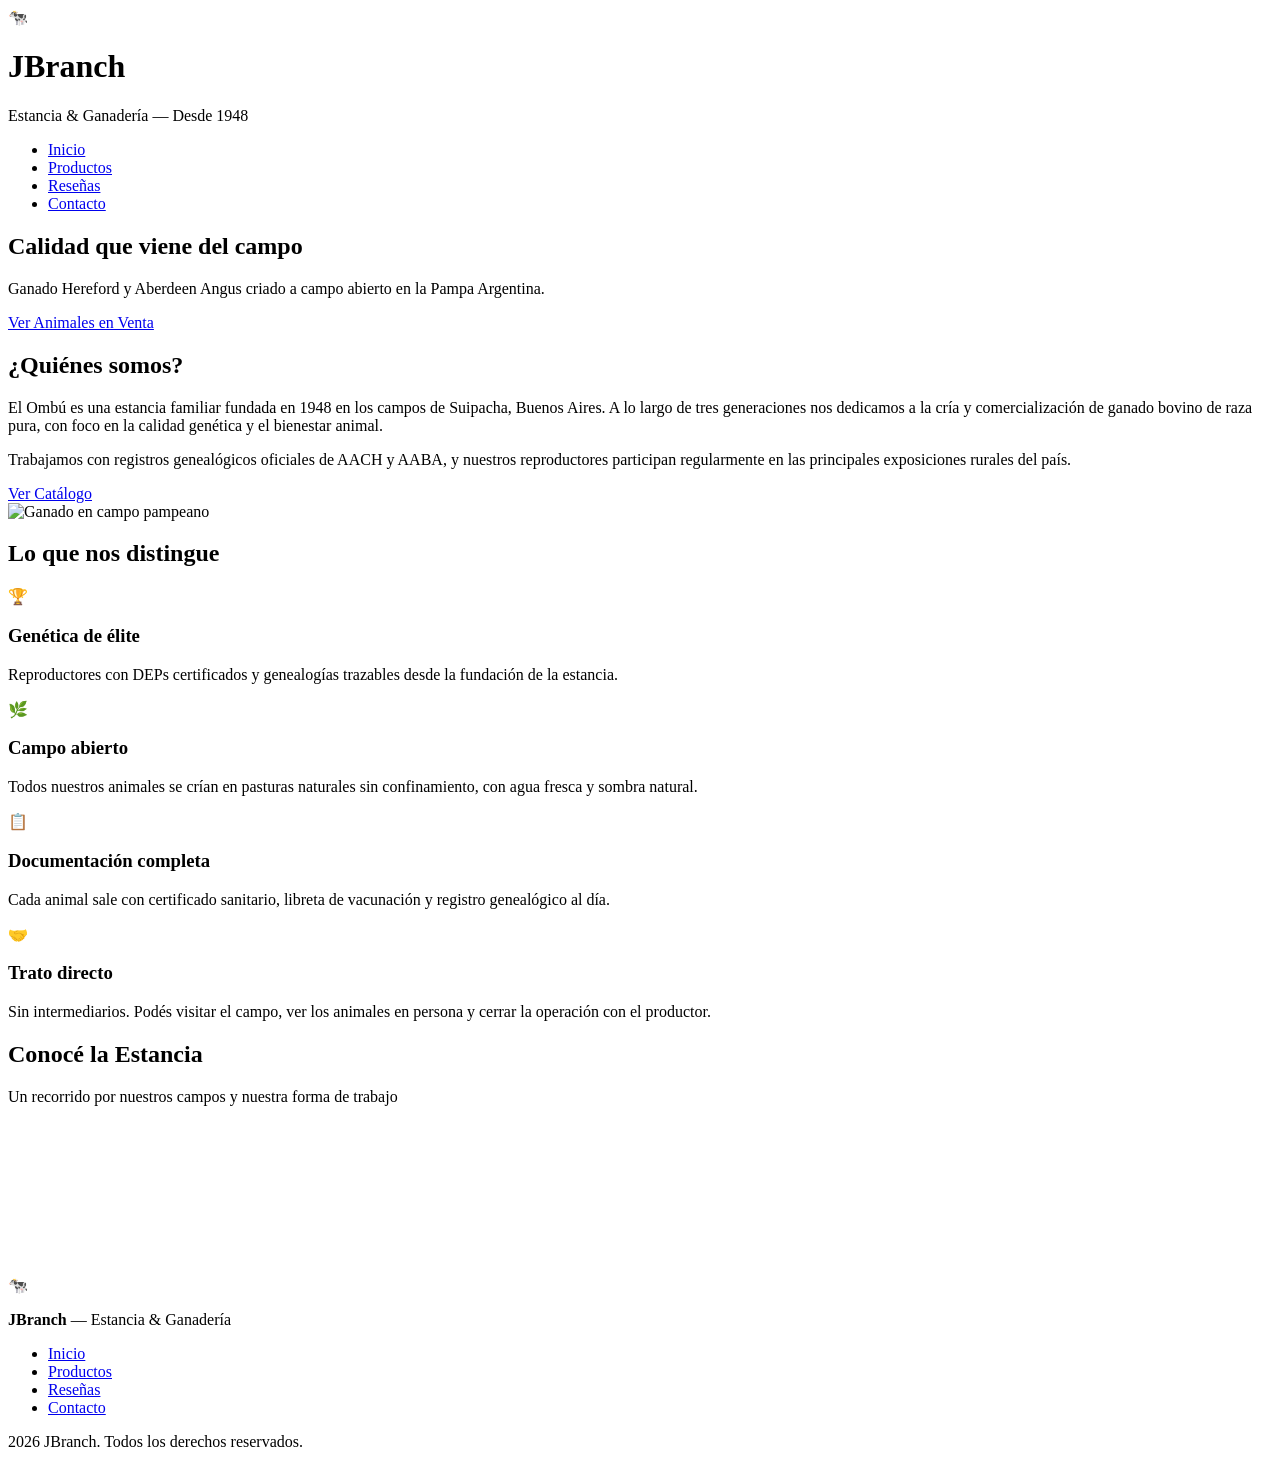
==== index.html @ 963867c9 "Create index.html" ====
<!DOCTYPE html>
<html lang="es">
<head>
  <meta charset="UTF-8">
  <meta http-equiv="X-UA-Compatible" content="IE=edge">
  <meta name="viewport" content="width=device-width, initial-scale=1.0">
  <title>JBranch — Estancia & Ganadería</title>
  <link rel="stylesheet" href="css/base.css">
  <link rel="stylesheet" href="css/secciones.css">
  <link href="https://fonts.googleapis.com/css2?family=Playfair+Display:wght@400;700;900&family=Lato:wght@300;400;700&display=swap" rel="stylesheet">
</head>

<body>

  <header>
    <div class="header-izq">
      <span class="logo-emoji">🐄</span>
      <div class="logo-text">
        <h1>JBranch</h1>
        <p class="tagline">Estancia & Ganadería — Desde 1948</p>
      </div>
    </div>
    <nav>
      <ul>
        <li><a href="index.html">Inicio</a></li>
        <li><a href="productos.html">Productos</a></li>
        <li><a href="reseñas.html">Reseñas</a></li>
        <li><a href="contacto.html">Contacto</a></li>
      </ul>
    </nav>
  </header>

  <main>

    <section class="hero">
      <div class="hero-overlay">
        <h2>Calidad que viene del campo</h2>
        <p>Ganado Hereford y Aberdeen Angus criado a campo abierto en la Pampa Argentina.</p>
        <a href="productos.html" class="btn-hero">Ver Animales en Venta</a>
      </div>
    </section>

    <section class="bienvenida">
      <div class="bienvenida-content">
        <div class="bienvenida-texto">
          <h2>¿Quiénes somos?</h2>
          <p>El Ombú es una estancia familiar fundada en 1948 en los campos de Suipacha, Buenos Aires. A lo largo de tres generaciones nos dedicamos a la cría y comercialización de ganado bovino de raza pura, con foco en la calidad genética y el bienestar animal.</p>
          <p>Trabajamos con registros genealógicos oficiales de AACH y AABA, y nuestros reproductores participan regularmente en las principales exposiciones rurales del país.</p>
          <a href="productos.html" class="btn-secundario">Ver Catálogo</a>
        </div>
        <div class="bienvenida-img">
          <img src="https://upload.wikimedia.org/wikipedia/commons/thumb/5/55/Angus_cattle_and_summer_sky.jpg/640px-Angus_cattle_and_summer_sky.jpg" alt="Ganado en campo pampeano">
        </div>
      </div>
    </section>

    <section class="destacados">
      <h2>Lo que nos distingue</h2>
      <div class="destacados-grid">

        <div class="destaque">
          <span class="destaque-icon">🏆</span>
          <h3>Genética de élite</h3>
          <p>Reproductores con DEPs certificados y genealogías trazables desde la fundación de la estancia.</p>
        </div>

        <div class="destaque">
          <span class="destaque-icon">🌿</span>
          <h3>Campo abierto</h3>
          <p>Todos nuestros animales se crían en pasturas naturales sin confinamiento, con agua fresca y sombra natural.</p>
        </div>

        <div class="destaque">
          <span class="destaque-icon">📋</span>
          <h3>Documentación completa</h3>
          <p>Cada animal sale con certificado sanitario, libreta de vacunación y registro genealógico al día.</p>
        </div>

        <div class="destaque">
          <span class="destaque-icon">🤝</span>
          <h3>Trato directo</h3>
          <p>Sin intermediarios. Podés visitar el campo, ver los animales en persona y cerrar la operación con el productor.</p>
        </div>
      </div>
    </section>

    <section class="seccion-video">
      <h2>Conocé la Estancia</h2>
      <p class="subtitulo">Un recorrido por nuestros campos y nuestra forma de trabajo</p>
      <div class="video-wrap">
        <iframe
          src="https://www.youtube.com/embed/dNRvjFqXnB0"
          title="El Ombú — Estancia y Ganadería"
          frameborder="0"
          allow="accelerometer; autoplay; clipboard-write; encrypted-media; gyroscope; picture-in-picture"
          allowfullscreen>
        </iframe>
      </div>
    </section>

  </main>

  <footer>
    <div class="footer-izq">
      <span class="logo-emoji">🐄</span>
      <p><strong>JBranch</strong> — Estancia & Ganadería</p>
    </div>
    <nav class="footer-nav">
      <ul>
        <li><a href="index.html">Inicio</a></li>
        <li><a href="productos.html">Productos</a></li>
        <li><a href="reseñas.html">Reseñas</a></li>
        <li><a href="contacto.html">Contacto</a></li>
      </ul>
    </nav>
    <p class="footer-copy">2026 JBranch. Todos los derechos reservados.</p>
  </footer>

</body>
</html>
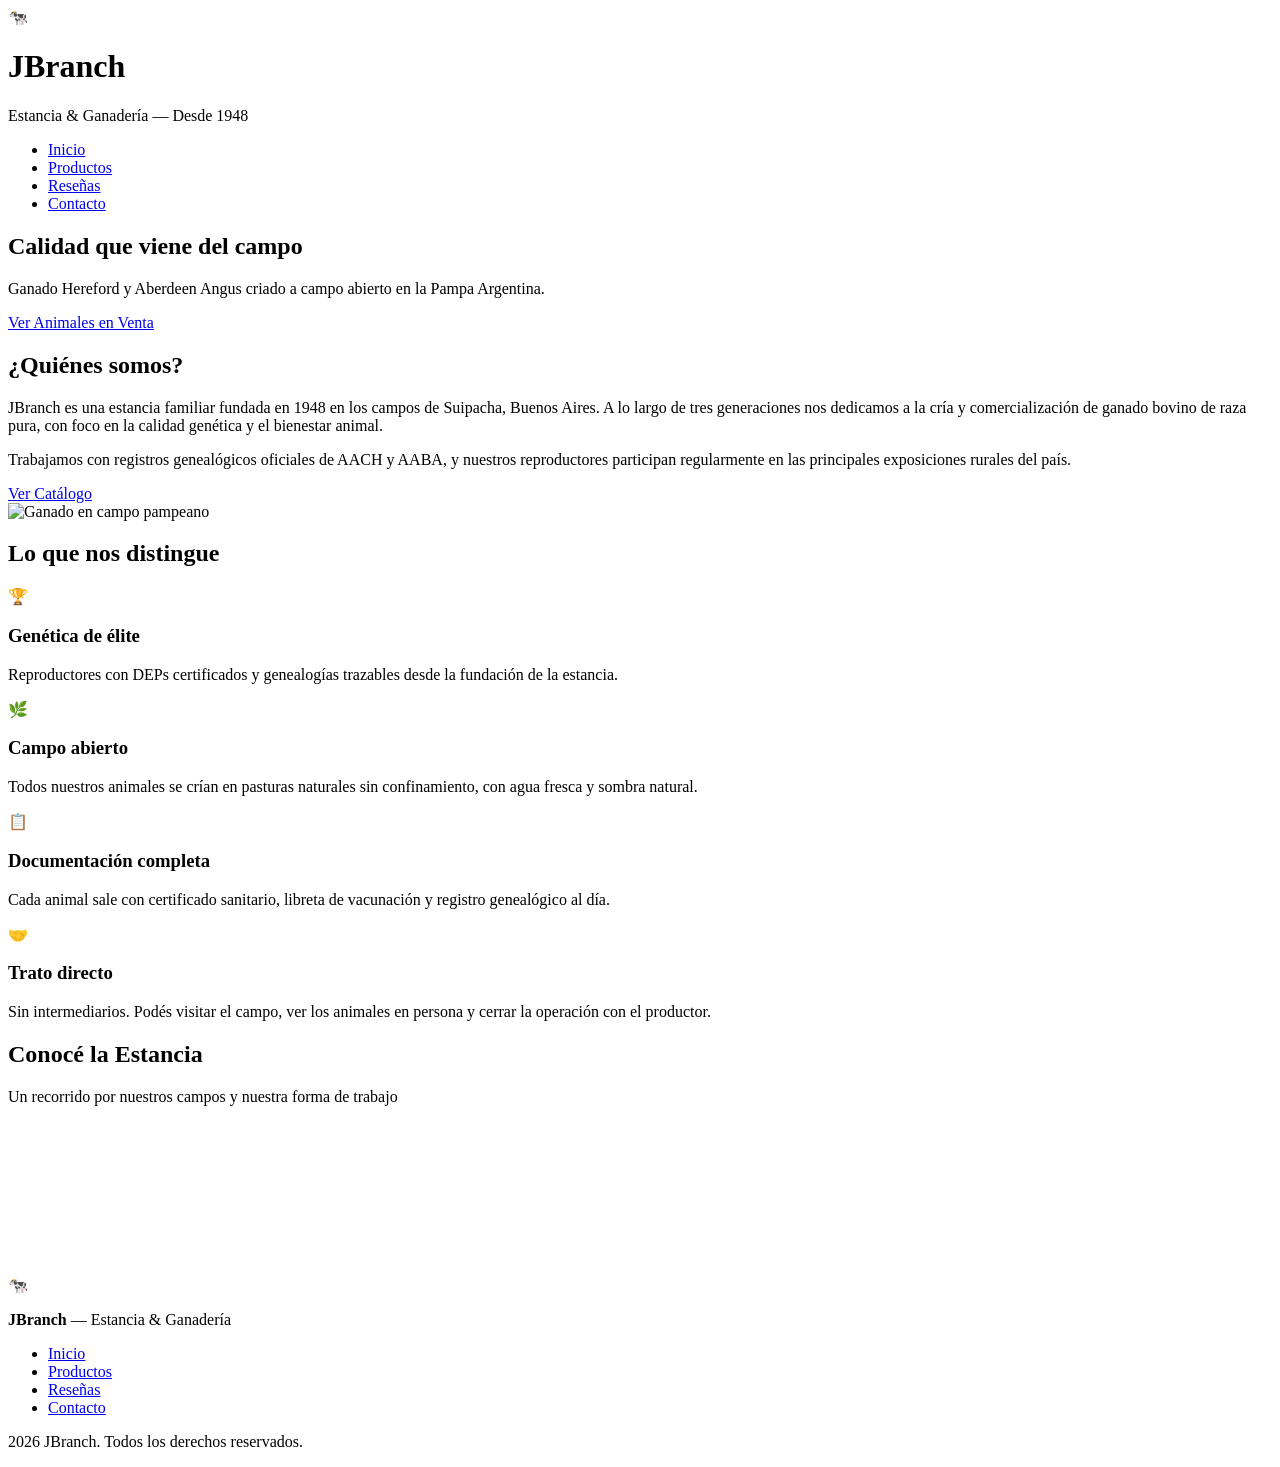
==== commit b881e9ff: "modified:   index.html 	deleted:    inicio.html" ====
--- a/index.html
+++ b/index.html
@@ -23,7 +23,7 @@
     <nav>
       <ul>
         <li><a href="index.html">Inicio</a></li>
-        <li><a href="productos.html">Productos</a></li>
+        <li><a href="products.html">Productos</a></li>
         <li><a href="reseñas.html">Reseñas</a></li>
         <li><a href="contacto.html">Contacto</a></li>
       </ul>
@@ -36,7 +36,7 @@
       <div class="hero-overlay">
         <h2>Calidad que viene del campo</h2>
         <p>Ganado Hereford y Aberdeen Angus criado a campo abierto en la Pampa Argentina.</p>
-        <a href="productos.html" class="btn-hero">Ver Animales en Venta</a>
+        <a href="products.html" class="btn-hero">Ver Animales en Venta</a>
       </div>
     </section>
 
@@ -44,9 +44,9 @@
       <div class="bienvenida-content">
         <div class="bienvenida-texto">
           <h2>¿Quiénes somos?</h2>
-          <p>El Ombú es una estancia familiar fundada en 1948 en los campos de Suipacha, Buenos Aires. A lo largo de tres generaciones nos dedicamos a la cría y comercialización de ganado bovino de raza pura, con foco en la calidad genética y el bienestar animal.</p>
+          <p>JBranch es una estancia familiar fundada en 1948 en los campos de Suipacha, Buenos Aires. A lo largo de tres generaciones nos dedicamos a la cría y comercialización de ganado bovino de raza pura, con foco en la calidad genética y el bienestar animal.</p>
           <p>Trabajamos con registros genealógicos oficiales de AACH y AABA, y nuestros reproductores participan regularmente en las principales exposiciones rurales del país.</p>
-          <a href="productos.html" class="btn-secundario">Ver Catálogo</a>
+          <a href="products.html" class="btn-secundario">Ver Catálogo</a>
         </div>
         <div class="bienvenida-img">
           <img src="https://upload.wikimedia.org/wikipedia/commons/thumb/5/55/Angus_cattle_and_summer_sky.jpg/640px-Angus_cattle_and_summer_sky.jpg" alt="Ganado en campo pampeano">
@@ -108,7 +108,7 @@
     <nav class="footer-nav">
       <ul>
         <li><a href="index.html">Inicio</a></li>
-        <li><a href="productos.html">Productos</a></li>
+        <li><a href="products.html">Productos</a></li>
         <li><a href="reseñas.html">Reseñas</a></li>
         <li><a href="contacto.html">Contacto</a></li>
       </ul>
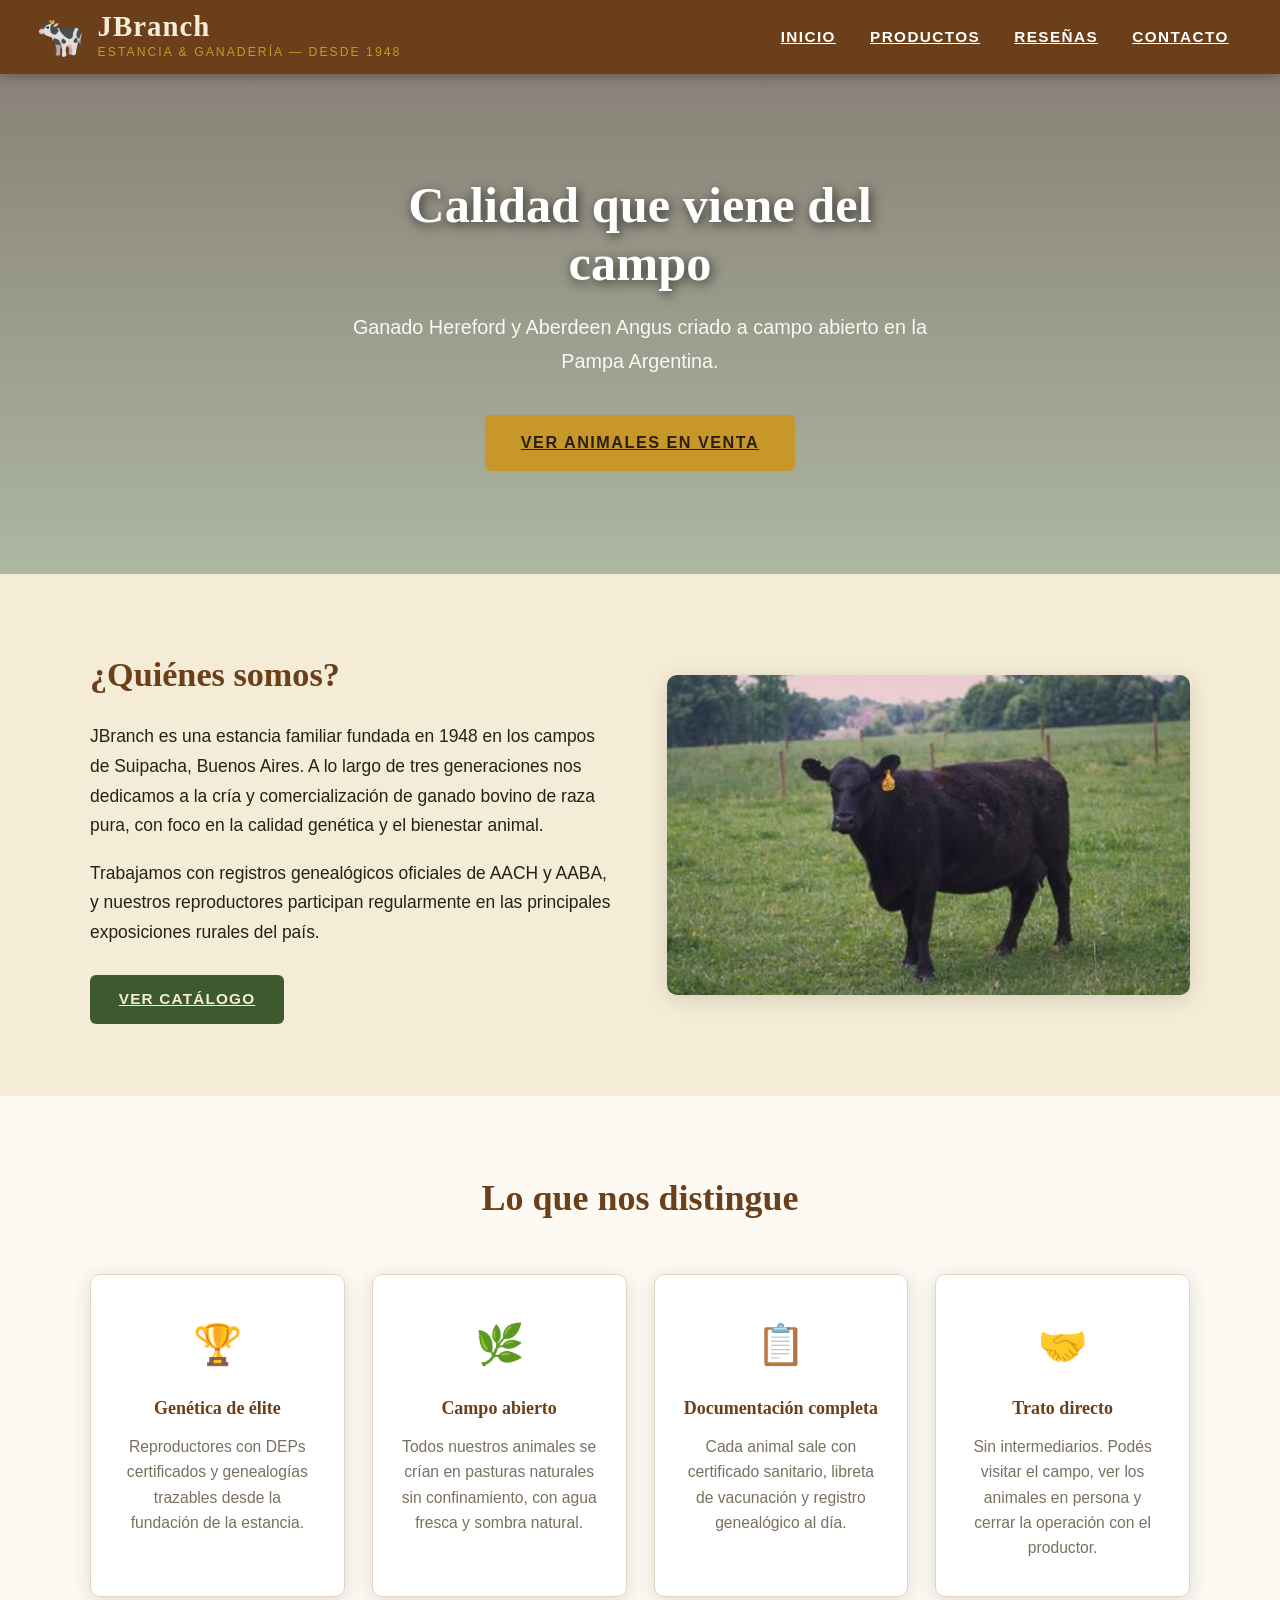
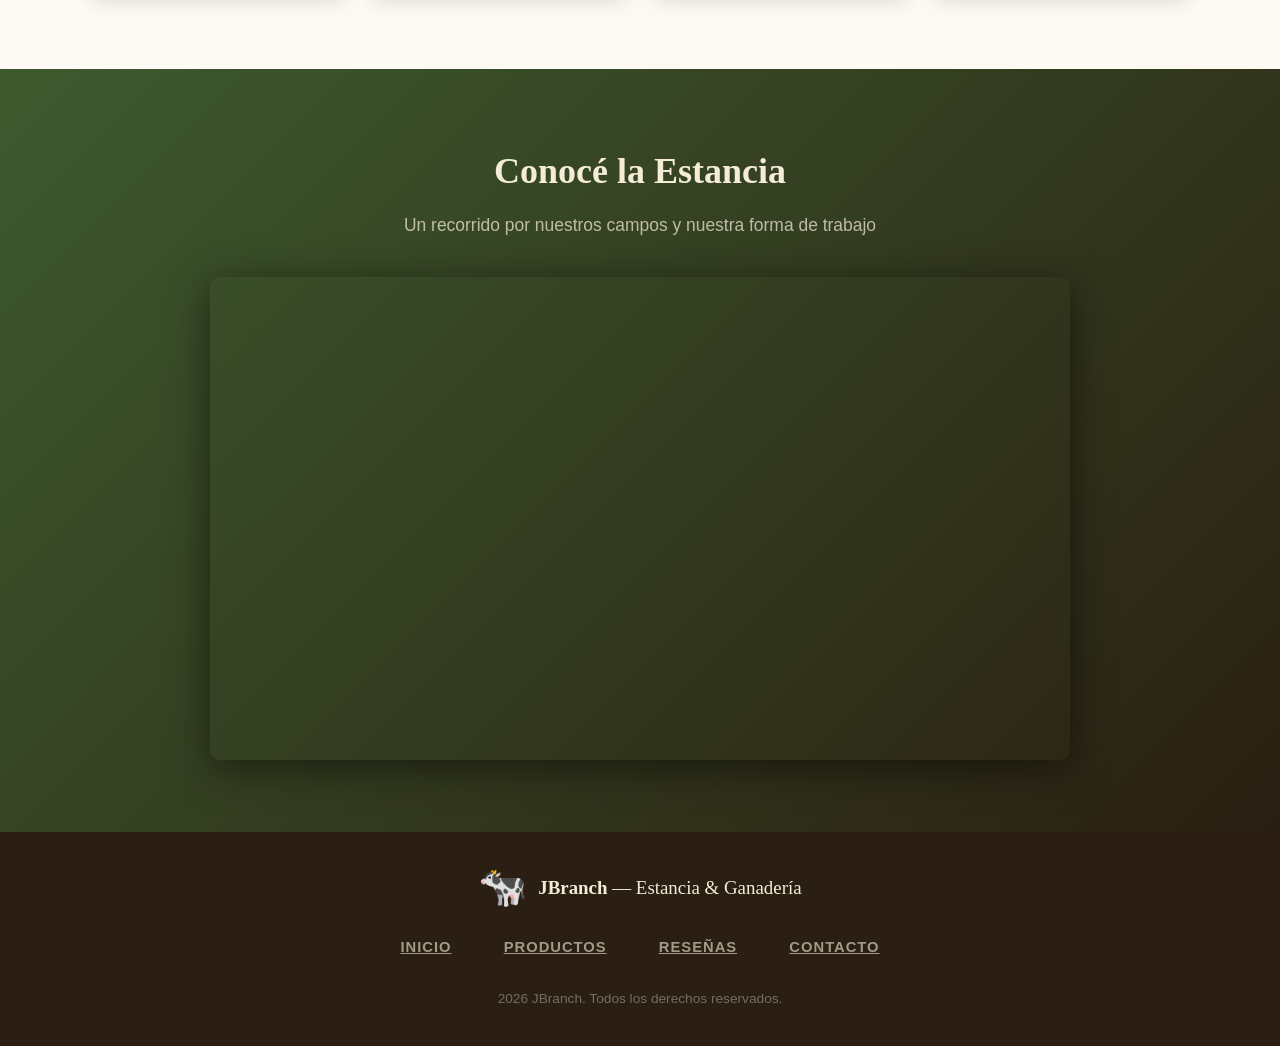
==== commit 8f2ceea2: "Agregado de imagen" ====
--- a/index.html
+++ b/index.html
@@ -49,7 +49,7 @@
           <a href="products.html" class="btn-secundario">Ver Catálogo</a>
         </div>
         <div class="bienvenida-img">
-          <img src="https://upload.wikimedia.org/wikipedia/commons/thumb/5/55/Angus_cattle_and_summer_sky.jpg/640px-Angus_cattle_and_summer_sky.jpg" alt="Ganado en campo pampeano">
+          <img src="images/Angus_cattle_10.jpg" alt="Ganado en campo pampeano">
         </div>
       </div>
     </section>
@@ -88,13 +88,7 @@
       <h2>Conocé la Estancia</h2>
       <p class="subtitulo">Un recorrido por nuestros campos y nuestra forma de trabajo</p>
       <div class="video-wrap">
-        <iframe
-          src="https://www.youtube.com/embed/dNRvjFqXnB0"
-          title="El Ombú — Estancia y Ganadería"
-          frameborder="0"
-          allow="accelerometer; autoplay; clipboard-write; encrypted-media; gyroscope; picture-in-picture"
-          allowfullscreen>
-        </iframe>
+        <iframe width="560" height="315" src="https://youtube.com" title="JBranch — Estancia y Ganadería" frameborder="0" allow="accelerometer; autoplay; clipboard-write; encrypted-media; gyroscope; picture-in-picture" allowfullscreen></iframe>
       </div>
     </section>
 
--- a/css/base.css
+++ b/css/base.css
@@ -0,0 +1,240 @@
+* {
+  margin: 0;
+  padding: 0;
+  box-sizing: border-box;
+}
+
+:root {
+  --tierra:    #6B3F1A;
+  --cuero:     #A0622A;
+  --dorado:    #C8972A;
+  --campo:     #3D5A2E;
+  --pasto:     #5C7A3E;
+  --crema:     #F5ECD7;
+  --blanco:    #FDFAF4;
+  --gris:      #7A7060;
+  --oscuro:    #2A1F12;
+  --font-disp: 'Playfair Display', serif;
+  --font-body: 'Lato', sans-serif;
+  --radius:    6px;
+  --sombra:    0 4px 20px rgba(42,31,18,0.15);
+}
+
+html {
+  scroll-behavior: smooth;
+  font-size: 16px;
+}
+
+body {
+  font-family: var(--font-body);
+  background-color: var(--blanco);
+  color: var(--oscuro);
+  line-height: 1.7;
+}
+
+h1 { color: var(--oscuro); }
+h2 { color: var(--tierra); }
+a  { color: inherit; }
+
+/* HEADER */
+header {
+  background-color: var(--tierra);
+  color: white;
+  display: flex;
+  align-items: center;
+  justify-content: space-between;
+  flex-wrap: wrap;
+  gap: 0.8rem;
+  padding: 0 2rem;
+  min-height: 70px;
+  position: sticky;
+  top: 0;
+  z-index: 100;
+  box-shadow: 0 2px 12px rgba(0,0,0,0.3);
+}
+
+.header-izq {
+  display: flex;
+  align-items: center;
+  gap: 0.7rem;
+  padding: 0.6rem 0;
+}
+
+.logo-emoji {
+  font-size: 2.2rem;
+  line-height: 1;
+}
+
+.logo-text h1 {
+  font-family: var(--font-disp);
+  font-size: 1.6rem;
+  color: var(--crema);
+  letter-spacing: 1px;
+  line-height: 1.1;
+}
+
+.tagline {
+  font-size: 0.68rem;
+  color: var(--dorado);
+  letter-spacing: 2px;
+  text-transform: uppercase;
+}
+
+/* NAV */
+nav ul {
+  list-style: none;
+  display: flex;
+  flex-wrap: wrap;
+  gap: 0.2rem;
+}
+
+nav ul li {
+  display: inline;
+}
+
+nav ul li a {
+  display: inline-block;
+  color: white;
+  font-size: 0.85rem;
+  font-weight: 700;
+  text-transform: uppercase;
+  letter-spacing: 1.4px;
+  padding: 0.5rem 0.85rem;
+  border-radius: var(--radius);
+  transition: background 0.22s, color 0.22s;
+}
+
+nav ul li a:hover,
+nav ul li a.activo {
+  background-color: var(--dorado);
+  color: var(--oscuro);
+}
+
+/* SECTION HEADER (compartido) */
+.section-header {
+  text-align: center;
+  margin-bottom: 2.5rem;
+}
+
+.section-header h2 {
+  font-family: var(--font-disp);
+  font-size: 2rem;
+  color: var(--tierra);
+  display: inline-block;
+  padding-bottom: 0.5rem;
+  position: relative;
+}
+
+.section-header h2::after {
+  content: '';
+  display: block;
+  width: 55px;
+  height: 3px;
+  background: var(--dorado);
+  margin: 0.4rem auto 0;
+  border-radius: 2px;
+}
+
+.section-header.light h2        { color: var(--crema); }
+.section-header.light h2::after { background: var(--dorado); }
+
+.subtitulo {
+  color: var(--gris);
+  font-size: 0.97rem;
+  margin-top: 0.4rem;
+}
+
+/* PAGE BANNER (compartido por productos, reseñas, contacto) */
+.page-banner {
+  min-height: 200px;
+  background-image:
+    linear-gradient(to bottom, rgba(42,31,18,0.65) 0%, rgba(61,90,46,0.55) 100%),
+    url('https://upload.wikimedia.org/wikipedia/commons/thumb/5/55/Angus_cattle_and_summer_sky.jpg/1280px-Angus_cattle_and_summer_sky.jpg');
+  background-size: cover;
+  background-position: center 40%;
+  display: flex;
+  align-items: center;
+  justify-content: center;
+  text-align: center;
+}
+
+.banner-overlay h2 {
+  font-family: var(--font-disp);
+  font-size: 2.4rem;
+  color: white;
+  text-shadow: 1px 2px 10px rgba(0,0,0,0.5);
+  margin-bottom: 0.4rem;
+}
+
+.banner-overlay p {
+  color: rgba(255,255,255,0.85);
+  font-size: 1rem;
+}
+
+/* FOOTER */
+footer {
+  background-color: var(--oscuro);
+  color: var(--crema);
+  padding: 2rem;
+  display: flex;
+  flex-direction: column;
+  align-items: center;
+  gap: 1rem;
+  text-align: center;
+}
+
+.footer-izq {
+  display: flex;
+  align-items: center;
+  gap: 0.6rem;
+  font-family: var(--font-disp);
+  font-size: 1.05rem;
+}
+
+.footer-nav ul {
+  list-style: none;
+  display: flex;
+  flex-wrap: wrap;
+  justify-content: center;
+  gap: 1.2rem;
+}
+
+.footer-nav ul li { display: inline; }
+
+.footer-nav ul li a {
+  color: rgba(245,236,215,0.6);
+  font-size: 0.82rem;
+  text-transform: uppercase;
+  letter-spacing: 1px;
+  transition: color 0.2s;
+}
+
+.footer-nav ul li a:hover { color: var(--dorado); }
+
+.footer-copy {
+  font-size: 0.76rem;
+  color: rgba(245,236,215,0.38);
+}
+
+/* MEDIA QUERIES — COMPARTIDAS */
+
+@media only screen and (min-width: 768px) {
+  html { font-size: 18px; }
+}
+
+@media only screen and (max-width: 600px) {
+  html { font-size: 14px; }
+
+  header {
+    flex-direction: column;
+    align-items: flex-start;
+    padding: 0.75rem 1.1rem;
+  }
+
+  nav ul li a {
+    font-size: 0.76rem;
+    padding: 0.38rem 0.55rem;
+  }
+
+  .banner-overlay h2 { font-size: 1.7rem; }
+}
--- a/css/secciones.css
+++ b/css/secciones.css
@@ -0,0 +1,213 @@
+/* INICIO — index.html */
+
+/* Hero */
+.hero {
+  min-height: 500px;
+  background-image:
+    linear-gradient(to bottom, rgba(42,31,18,0.55) 0%, rgba(61,90,46,0.42) 100%),
+    url('https://upload.wikimedia.org/wikipedia/commons/thumb/5/55/Angus_cattle_and_summer_sky.jpg/1280px-Angus_cattle_and_summer_sky.jpg');
+  background-size: cover;
+  background-position: center 40%;
+  display: flex;
+  align-items: center;
+  justify-content: center;
+}
+
+.hero-overlay {
+  text-align: center;
+  color: #fff;
+  padding: 2rem;
+  max-width: 680px;
+}
+
+.hero-overlay h2 {
+  font-family: var(--font-disp);
+  font-size: 2.8rem;
+  font-weight: 900;
+  color: white;
+  line-height: 1.15;
+  text-shadow: 2px 3px 12px rgba(0,0,0,0.65);
+  margin-bottom: 1rem;
+}
+
+.hero-overlay p {
+  font-size: 1.1rem;
+  opacity: 0.93;
+  margin-bottom: 2rem;
+}
+
+.btn-hero {
+  display: inline-block;
+  background-color: var(--dorado);
+  color: var(--oscuro);
+  font-weight: 700;
+  font-size: 0.9rem;
+  letter-spacing: 1.5px;
+  text-transform: uppercase;
+  padding: 0.8rem 2rem;
+  border-radius: var(--radius);
+  transition: background 0.25s, transform 0.2s;
+}
+
+.btn-hero:hover {
+  background-color: var(--cuero);
+  color: #fff;
+  transform: translateY(-2px);
+}
+
+/* Bienvenida */
+.bienvenida {
+  padding: 4rem 2rem;
+  background-color: var(--crema);
+}
+
+.bienvenida-content {
+  display: flex;
+  gap: 3rem;
+  align-items: center;
+  max-width: 1100px;
+  margin: 0 auto;
+  flex-wrap: wrap;
+}
+
+.bienvenida-texto {
+  flex: 1;
+  min-width: 280px;
+}
+
+.bienvenida-texto h2 {
+  font-family: var(--font-disp);
+  font-size: 1.9rem;
+  color: var(--tierra);
+  margin-bottom: 1rem;
+}
+
+.bienvenida-texto p {
+  color: var(--oscuro);
+  margin-bottom: 1rem;
+  font-size: 0.97rem;
+}
+
+.bienvenida-img {
+  flex: 1;
+  min-width: 260px;
+}
+
+.bienvenida-img img {
+  width: 100%;
+  border-radius: 10px;
+  box-shadow: var(--sombra);
+  display: block;
+  object-fit: cover;
+  max-height: 320px;
+}
+
+.btn-secundario {
+  display: inline-block;
+  margin-top: 0.5rem;
+  background-color: var(--campo);
+  color: var(--crema);
+  font-weight: 700;
+  font-size: 0.85rem;
+  text-transform: uppercase;
+  letter-spacing: 1.2px;
+  padding: 0.65rem 1.6rem;
+  border-radius: var(--radius);
+  transition: background 0.25s, transform 0.2s;
+}
+
+.btn-secundario:hover {
+  background-color: var(--pasto);
+  transform: translateY(-2px);
+}
+
+/* Destacados */
+.destacados {
+  padding: 4rem 2rem;
+  background-color: var(--blanco);
+  text-align: center;
+}
+
+.destacados h2 {
+  font-family: var(--font-disp);
+  font-size: 2rem;
+  color: var(--tierra);
+  margin-bottom: 2.5rem;
+}
+
+.destacados-grid {
+  display: flex;
+  flex-wrap: wrap;
+  gap: 1.5rem;
+  justify-content: center;
+  max-width: 1100px;
+  margin: 0 auto;
+}
+
+.destaque {
+  background: #fff;
+  border: 1px solid #e2d5c0;
+  border-radius: 10px;
+  padding: 2rem 1.5rem;
+  flex: 1 1 220px;
+  max-width: 260px;
+  box-shadow: var(--sombra);
+  transition: transform 0.22s;
+}
+
+.destaque:hover { transform: translateY(-4px); }
+
+.destaque-icon {
+  font-size: 2.2rem;
+  display: block;
+  margin-bottom: 0.8rem;
+}
+
+.destaque h3 {
+  font-family: var(--font-disp);
+  font-size: 1rem;
+  color: var(--tierra);
+  margin-bottom: 0.6rem;
+}
+
+.destaque p {
+  font-size: 0.87rem;
+  color: var(--gris);
+  line-height: 1.6;
+}
+
+/* Sección video en Inicio */
+.seccion-video {
+  padding: 4rem 2rem;
+  background: linear-gradient(135deg, var(--campo) 0%, var(--oscuro) 100%);
+  text-align: center;
+}
+
+.seccion-video h2 {
+  font-family: var(--font-disp);
+  font-size: 2rem;
+  color: var(--crema);
+  margin-bottom: 0.5rem;
+}
+
+.seccion-video .subtitulo {
+  color: rgba(245,236,215,0.72);
+  margin-bottom: 2rem;
+}
+
+.video-wrap {
+  display: flex;
+  justify-content: center;
+  max-width: 860px;
+  margin: 0 auto;
+  border-radius: 10px;
+  overflow: hidden;
+  box-shadow: 0 8px 40px rgba(0,0,0,0.5);
+}
+
+.video-wrap iframe {
+  width: 100%;
+  aspect-ratio: 16 / 9;
+  height: auto;
+  display: block;
+}
